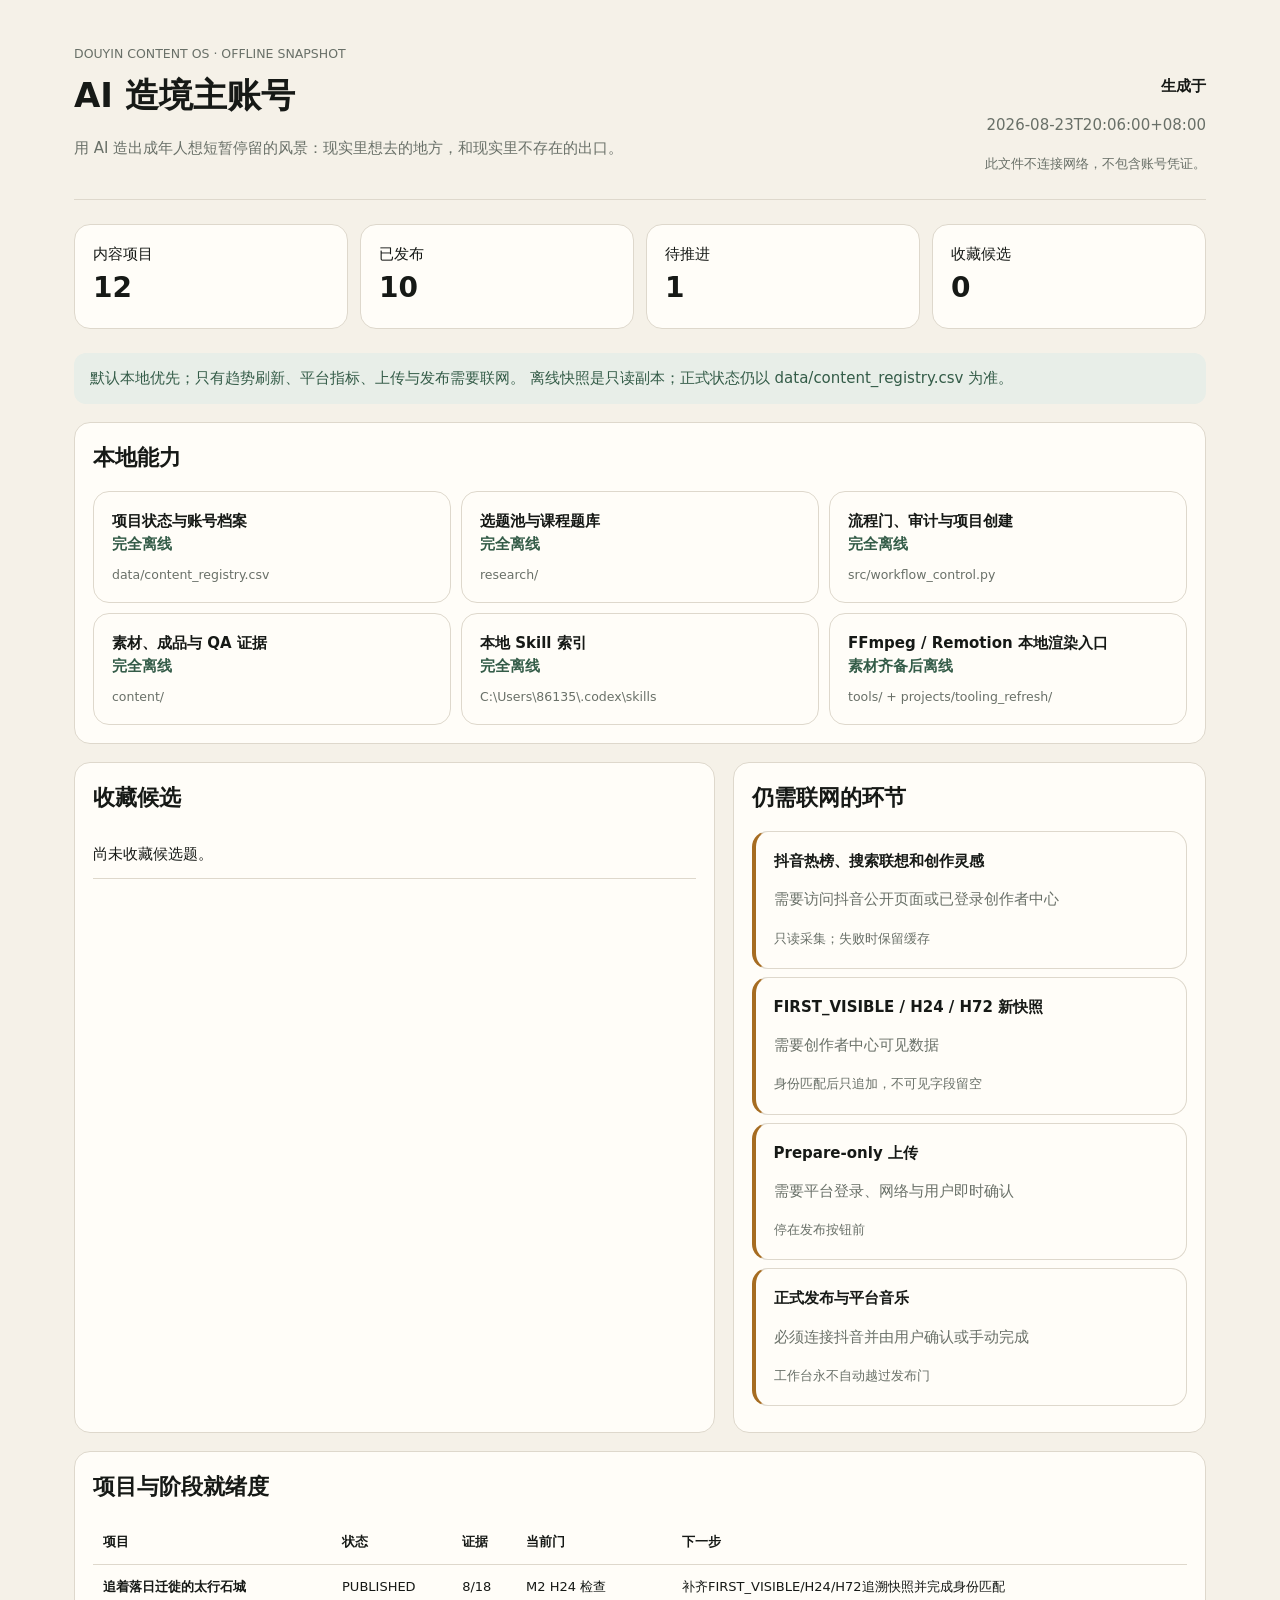
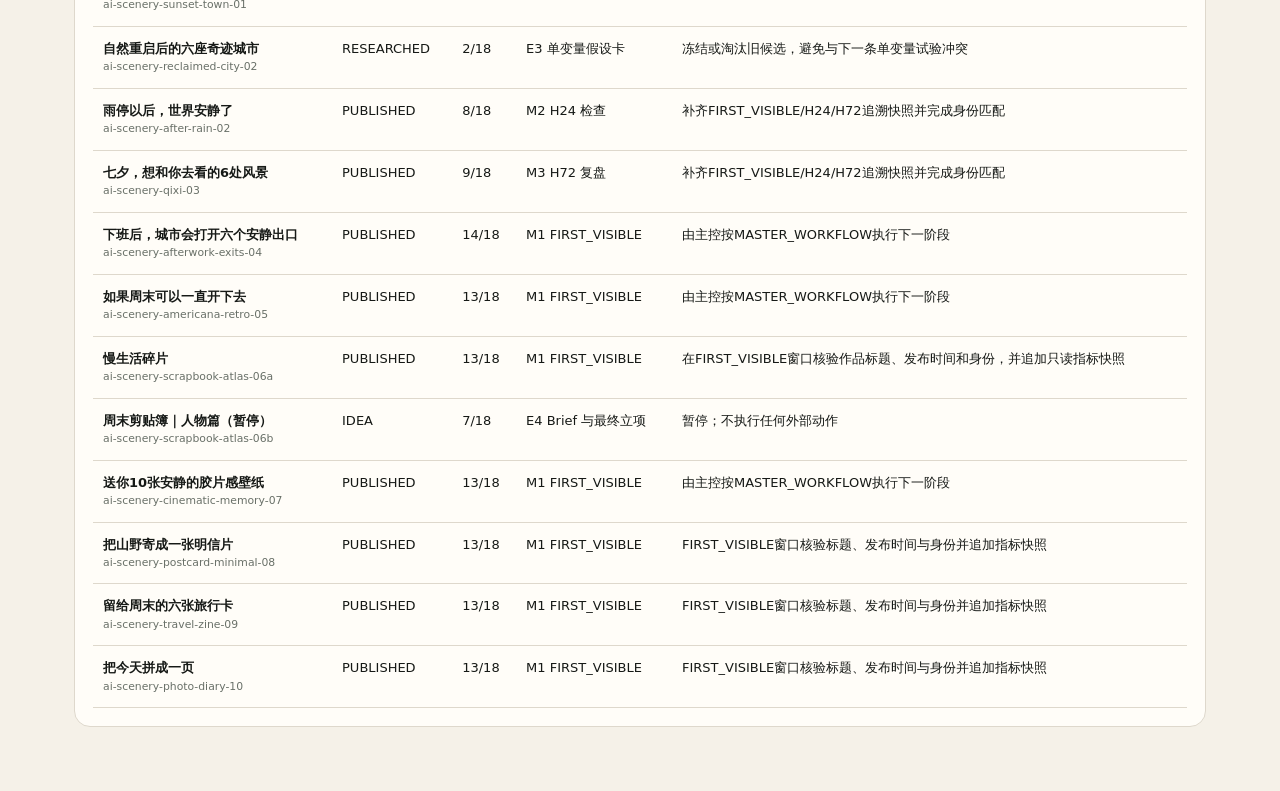
==== workbench/offline/workbench_offline.html @ 7320be96 "Public release of Douyin AI content workbench" ====
<!doctype html>
<html lang="zh-CN"><head><meta charset="utf-8"><meta name="viewport" content="width=device-width,initial-scale=1">
<title>抖音内容工作台 · 离线快照</title><style>
:root{--ink:#161916;--muted:#697068;--paper:#f5f1e8;--card:#fffdf8;--line:#ded8cc;--green:#345c48;--amber:#a66c21;}
*{box-sizing:border-box}body{margin:0;background:var(--paper);color:var(--ink);font:15px/1.55 system-ui,"Microsoft YaHei",sans-serif}main{max-width:1180px;margin:auto;padding:42px 24px 64px}header{display:flex;justify-content:space-between;gap:24px;align-items:end;border-bottom:1px solid var(--line);padding-bottom:24px}h1{font-size:34px;margin:4px 0}h2{font-size:22px;margin:0 0 16px}p,small{color:var(--muted)}.stamp{text-align:right}.kpis{display:grid;grid-template-columns:repeat(4,1fr);gap:12px;margin:24px 0}.kpi,.panel,.cap,.online{background:var(--card);border:1px solid var(--line);border-radius:16px;padding:18px}.kpi b{display:block;font-size:28px}.grid{display:grid;grid-template-columns:1.15fr .85fr;gap:18px;margin:18px 0}.panel{overflow:hidden}.caps{display:grid;grid-template-columns:repeat(3,1fr);gap:10px}.cap b,.online b{display:block}.cap span{color:var(--green);font-weight:700}.cap.bad span{color:#9d3e31}.cap small{display:block;margin-top:8px;word-break:break-all}.online{margin:8px 0;border-left:4px solid var(--amber)}ul{list-style:none;padding:0;margin:0}li{display:flex;justify-content:space-between;gap:16px;padding:12px 0;border-bottom:1px solid var(--line)}li span{display:block;color:var(--muted);font-size:13px}table{width:100%;border-collapse:collapse;font-size:13px}th,td{text-align:left;padding:12px 10px;border-bottom:1px solid var(--line);vertical-align:top}td small{display:block}.note{padding:14px 16px;border-radius:12px;background:#e8eee8;color:var(--green);margin:18px 0}@media(max-width:800px){.kpis,.caps,.grid{grid-template-columns:1fr 1fr}header{display:block}.stamp{text-align:left}}@media(max-width:560px){.kpis,.caps,.grid{grid-template-columns:1fr}main{padding:24px 14px}table{display:block;overflow:auto}}
</style></head><body><main>
<header><div><small>DOUYIN CONTENT OS · OFFLINE SNAPSHOT</small><h1>AI 造境主账号</h1><p>用 AI 造出成年人想短暂停留的风景：现实里想去的地方，和现实里不存在的出口。</p></div><div class="stamp"><b>生成于</b><p>2026-08-23T20:06:00+08:00</p><small>此文件不连接网络，不包含账号凭证。</small></div></header>
<section class="kpis"><article class="kpi"><span>内容项目</span><b>12</b></article><article class="kpi"><span>已发布</span><b>10</b></article><article class="kpi"><span>待推进</span><b>1</b></article><article class="kpi"><span>收藏候选</span><b>0</b></article></section>
<div class="note">默认本地优先；只有趋势刷新、平台指标、上传与发布需要联网。 离线快照是只读副本；正式状态仍以 data/content_registry.csv 为准。</div>
<section class="panel"><h2>本地能力</h2><div class="caps"><article class='cap ok'><b>项目状态与账号档案</b><span>完全离线</span><small>data/content_registry.csv</small></article><article class='cap ok'><b>选题池与课程题库</b><span>完全离线</span><small>research/</small></article><article class='cap ok'><b>流程门、审计与项目创建</b><span>完全离线</span><small>src/workflow_control.py</small></article><article class='cap ok'><b>素材、成品与 QA 证据</b><span>完全离线</span><small>content/</small></article><article class='cap ok'><b>本地 Skill 索引</b><span>完全离线</span><small>C:\Users\86135\.codex\skills</small></article><article class='cap ok'><b>FFmpeg / Remotion 本地渲染入口</b><span>素材齐备后离线</span><small>tools/ + projects/tooling_refresh/</small></article></div></section>
<div class="grid"><section class="panel"><h2>收藏候选</h2><ul><li class='empty'>尚未收藏候选题。</li></ul></section><section class="panel"><h2>仍需联网的环节</h2><article class='online'><b>抖音热榜、搜索联想和创作灵感</b><p>需要访问抖音公开页面或已登录创作者中心</p><small>只读采集；失败时保留缓存</small></article><article class='online'><b>FIRST_VISIBLE / H24 / H72 新快照</b><p>需要创作者中心可见数据</p><small>身份匹配后只追加，不可见字段留空</small></article><article class='online'><b>Prepare-only 上传</b><p>需要平台登录、网络与用户即时确认</p><small>停在发布按钮前</small></article><article class='online'><b>正式发布与平台音乐</b><p>必须连接抖音并由用户确认或手动完成</p><small>工作台永不自动越过发布门</small></article></section></div>
<section class="panel"><h2>项目与阶段就绪度</h2><table><thead><tr><th>项目</th><th>状态</th><th>证据</th><th>当前门</th><th>下一步</th></tr></thead><tbody><tr><td><strong>追着落日迁徙的太行石城</strong><small>ai-scenery-sunset-town-01</small></td><td>PUBLISHED</td><td>8/18</td><td>M2 H24 检查</td><td>补齐FIRST_VISIBLE/H24/H72追溯快照并完成身份匹配</td></tr><tr><td><strong>自然重启后的六座奇迹城市</strong><small>ai-scenery-reclaimed-city-02</small></td><td>RESEARCHED</td><td>2/18</td><td>E3 单变量假设卡</td><td>冻结或淘汰旧候选，避免与下一条单变量试验冲突</td></tr><tr><td><strong>雨停以后，世界安静了</strong><small>ai-scenery-after-rain-02</small></td><td>PUBLISHED</td><td>8/18</td><td>M2 H24 检查</td><td>补齐FIRST_VISIBLE/H24/H72追溯快照并完成身份匹配</td></tr><tr><td><strong>七夕，想和你去看的6处风景</strong><small>ai-scenery-qixi-03</small></td><td>PUBLISHED</td><td>9/18</td><td>M3 H72 复盘</td><td>补齐FIRST_VISIBLE/H24/H72追溯快照并完成身份匹配</td></tr><tr><td><strong>下班后，城市会打开六个安静出口</strong><small>ai-scenery-afterwork-exits-04</small></td><td>PUBLISHED</td><td>14/18</td><td>M1 FIRST_VISIBLE</td><td>由主控按MASTER_WORKFLOW执行下一阶段</td></tr><tr><td><strong>如果周末可以一直开下去</strong><small>ai-scenery-americana-retro-05</small></td><td>PUBLISHED</td><td>13/18</td><td>M1 FIRST_VISIBLE</td><td>由主控按MASTER_WORKFLOW执行下一阶段</td></tr><tr><td><strong>慢生活碎片</strong><small>ai-scenery-scrapbook-atlas-06a</small></td><td>PUBLISHED</td><td>13/18</td><td>M1 FIRST_VISIBLE</td><td>在FIRST_VISIBLE窗口核验作品标题、发布时间和身份，并追加只读指标快照</td></tr><tr><td><strong>周末剪贴簿｜人物篇（暂停）</strong><small>ai-scenery-scrapbook-atlas-06b</small></td><td>IDEA</td><td>7/18</td><td>E4 Brief 与最终立项</td><td>暂停；不执行任何外部动作</td></tr><tr><td><strong>送你10张安静的胶片感壁纸</strong><small>ai-scenery-cinematic-memory-07</small></td><td>PUBLISHED</td><td>13/18</td><td>M1 FIRST_VISIBLE</td><td>由主控按MASTER_WORKFLOW执行下一阶段</td></tr><tr><td><strong>把山野寄成一张明信片</strong><small>ai-scenery-postcard-minimal-08</small></td><td>PUBLISHED</td><td>13/18</td><td>M1 FIRST_VISIBLE</td><td>FIRST_VISIBLE窗口核验标题、发布时间与身份并追加指标快照</td></tr><tr><td><strong>留给周末的六张旅行卡</strong><small>ai-scenery-travel-zine-09</small></td><td>PUBLISHED</td><td>13/18</td><td>M1 FIRST_VISIBLE</td><td>FIRST_VISIBLE窗口核验标题、发布时间与身份并追加指标快照</td></tr><tr><td><strong>把今天拼成一页</strong><small>ai-scenery-photo-diary-10</small></td><td>PUBLISHED</td><td>13/18</td><td>M1 FIRST_VISIBLE</td><td>FIRST_VISIBLE窗口核验标题、发布时间与身份并追加指标快照</td></tr></tbody></table></section>
</main></body></html>
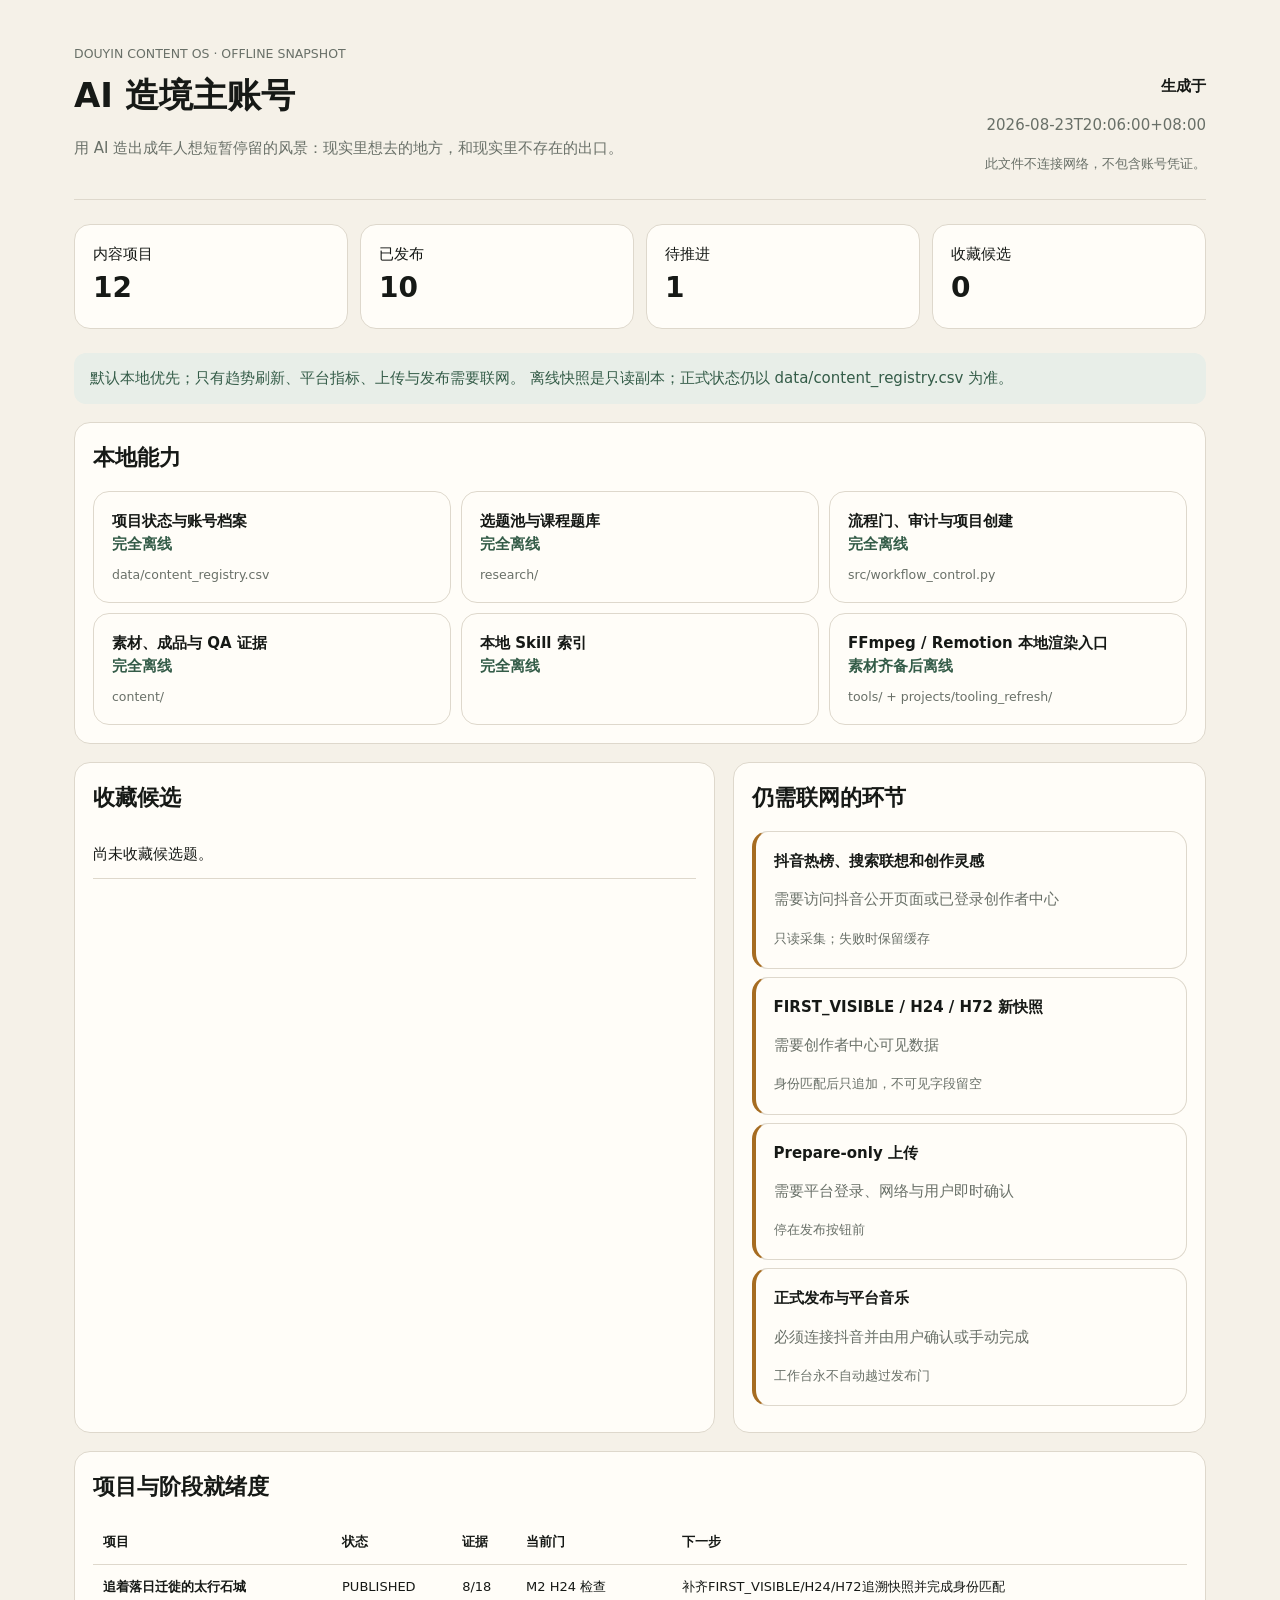
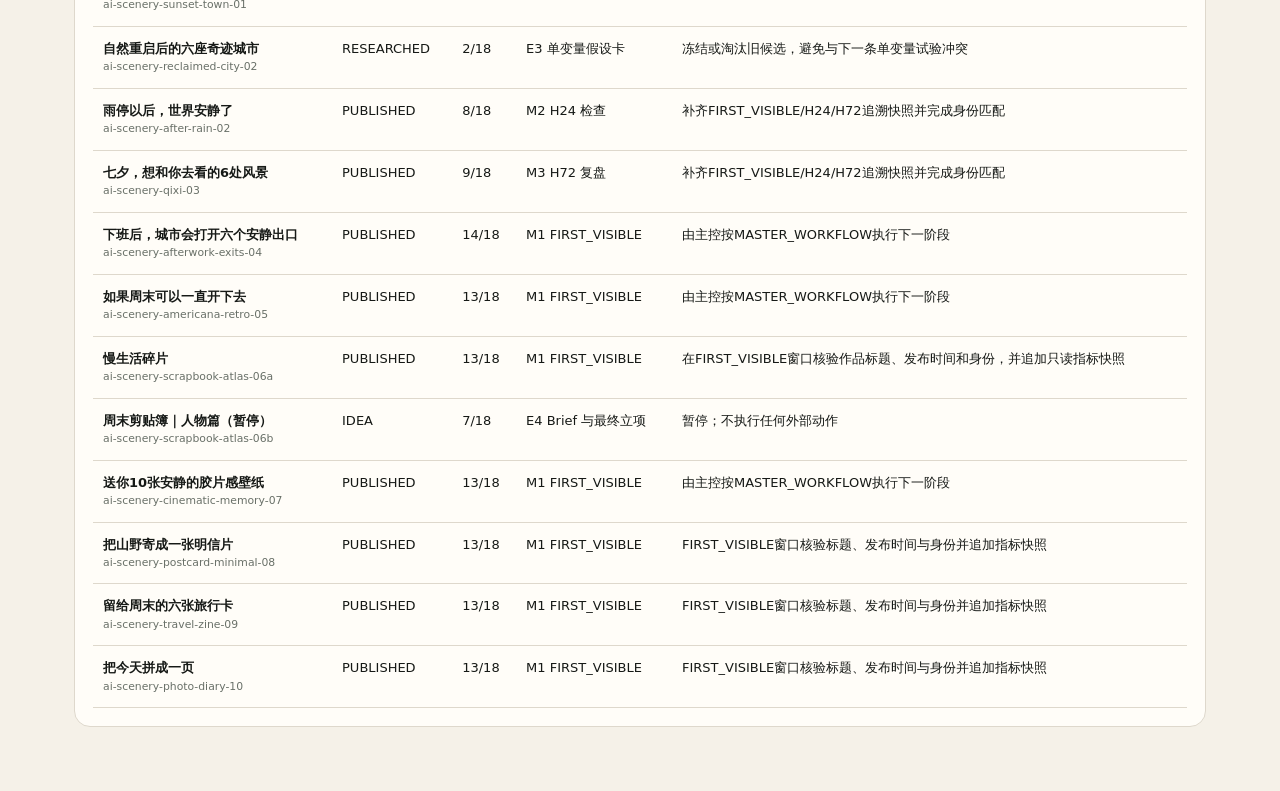
==== commit a779fc18: "Make deployment portable and document the complete workbench workflow" ====
--- a/workbench/offline/workbench_offline.html
+++ b/workbench/offline/workbench_offline.html
@@ -7,7 +7,7 @@
 <header><div><small>DOUYIN CONTENT OS · OFFLINE SNAPSHOT</small><h1>AI 造境主账号</h1><p>用 AI 造出成年人想短暂停留的风景：现实里想去的地方，和现实里不存在的出口。</p></div><div class="stamp"><b>生成于</b><p>2026-08-23T20:06:00+08:00</p><small>此文件不连接网络，不包含账号凭证。</small></div></header>
 <section class="kpis"><article class="kpi"><span>内容项目</span><b>12</b></article><article class="kpi"><span>已发布</span><b>10</b></article><article class="kpi"><span>待推进</span><b>1</b></article><article class="kpi"><span>收藏候选</span><b>0</b></article></section>
 <div class="note">默认本地优先；只有趋势刷新、平台指标、上传与发布需要联网。 离线快照是只读副本；正式状态仍以 data/content_registry.csv 为准。</div>
-<section class="panel"><h2>本地能力</h2><div class="caps"><article class='cap ok'><b>项目状态与账号档案</b><span>完全离线</span><small>data/content_registry.csv</small></article><article class='cap ok'><b>选题池与课程题库</b><span>完全离线</span><small>research/</small></article><article class='cap ok'><b>流程门、审计与项目创建</b><span>完全离线</span><small>src/workflow_control.py</small></article><article class='cap ok'><b>素材、成品与 QA 证据</b><span>完全离线</span><small>content/</small></article><article class='cap ok'><b>本地 Skill 索引</b><span>完全离线</span><small>C:\Users\86135\.codex\skills</small></article><article class='cap ok'><b>FFmpeg / Remotion 本地渲染入口</b><span>素材齐备后离线</span><small>tools/ + projects/tooling_refresh/</small></article></div></section>
+<section class="panel"><h2>本地能力</h2><div class="caps"><article class='cap ok'><b>项目状态与账号档案</b><span>完全离线</span><small>data/content_registry.csv</small></article><article class='cap ok'><b>选题池与课程题库</b><span>完全离线</span><small>research/</small></article><article class='cap ok'><b>流程门、审计与项目创建</b><span>完全离线</span><small>src/workflow_control.py</small></article><article class='cap ok'><b>素材、成品与 QA 证据</b><span>完全离线</span><small>content/</small></article><article class='cap ok'><b>本地 Skill 索引</b><span>完全离线</span><small><Codex Skills directory></small></article><article class='cap ok'><b>FFmpeg / Remotion 本地渲染入口</b><span>素材齐备后离线</span><small>tools/ + projects/tooling_refresh/</small></article></div></section>
 <div class="grid"><section class="panel"><h2>收藏候选</h2><ul><li class='empty'>尚未收藏候选题。</li></ul></section><section class="panel"><h2>仍需联网的环节</h2><article class='online'><b>抖音热榜、搜索联想和创作灵感</b><p>需要访问抖音公开页面或已登录创作者中心</p><small>只读采集；失败时保留缓存</small></article><article class='online'><b>FIRST_VISIBLE / H24 / H72 新快照</b><p>需要创作者中心可见数据</p><small>身份匹配后只追加，不可见字段留空</small></article><article class='online'><b>Prepare-only 上传</b><p>需要平台登录、网络与用户即时确认</p><small>停在发布按钮前</small></article><article class='online'><b>正式发布与平台音乐</b><p>必须连接抖音并由用户确认或手动完成</p><small>工作台永不自动越过发布门</small></article></section></div>
 <section class="panel"><h2>项目与阶段就绪度</h2><table><thead><tr><th>项目</th><th>状态</th><th>证据</th><th>当前门</th><th>下一步</th></tr></thead><tbody><tr><td><strong>追着落日迁徙的太行石城</strong><small>ai-scenery-sunset-town-01</small></td><td>PUBLISHED</td><td>8/18</td><td>M2 H24 检查</td><td>补齐FIRST_VISIBLE/H24/H72追溯快照并完成身份匹配</td></tr><tr><td><strong>自然重启后的六座奇迹城市</strong><small>ai-scenery-reclaimed-city-02</small></td><td>RESEARCHED</td><td>2/18</td><td>E3 单变量假设卡</td><td>冻结或淘汰旧候选，避免与下一条单变量试验冲突</td></tr><tr><td><strong>雨停以后，世界安静了</strong><small>ai-scenery-after-rain-02</small></td><td>PUBLISHED</td><td>8/18</td><td>M2 H24 检查</td><td>补齐FIRST_VISIBLE/H24/H72追溯快照并完成身份匹配</td></tr><tr><td><strong>七夕，想和你去看的6处风景</strong><small>ai-scenery-qixi-03</small></td><td>PUBLISHED</td><td>9/18</td><td>M3 H72 复盘</td><td>补齐FIRST_VISIBLE/H24/H72追溯快照并完成身份匹配</td></tr><tr><td><strong>下班后，城市会打开六个安静出口</strong><small>ai-scenery-afterwork-exits-04</small></td><td>PUBLISHED</td><td>14/18</td><td>M1 FIRST_VISIBLE</td><td>由主控按MASTER_WORKFLOW执行下一阶段</td></tr><tr><td><strong>如果周末可以一直开下去</strong><small>ai-scenery-americana-retro-05</small></td><td>PUBLISHED</td><td>13/18</td><td>M1 FIRST_VISIBLE</td><td>由主控按MASTER_WORKFLOW执行下一阶段</td></tr><tr><td><strong>慢生活碎片</strong><small>ai-scenery-scrapbook-atlas-06a</small></td><td>PUBLISHED</td><td>13/18</td><td>M1 FIRST_VISIBLE</td><td>在FIRST_VISIBLE窗口核验作品标题、发布时间和身份，并追加只读指标快照</td></tr><tr><td><strong>周末剪贴簿｜人物篇（暂停）</strong><small>ai-scenery-scrapbook-atlas-06b</small></td><td>IDEA</td><td>7/18</td><td>E4 Brief 与最终立项</td><td>暂停；不执行任何外部动作</td></tr><tr><td><strong>送你10张安静的胶片感壁纸</strong><small>ai-scenery-cinematic-memory-07</small></td><td>PUBLISHED</td><td>13/18</td><td>M1 FIRST_VISIBLE</td><td>由主控按MASTER_WORKFLOW执行下一阶段</td></tr><tr><td><strong>把山野寄成一张明信片</strong><small>ai-scenery-postcard-minimal-08</small></td><td>PUBLISHED</td><td>13/18</td><td>M1 FIRST_VISIBLE</td><td>FIRST_VISIBLE窗口核验标题、发布时间与身份并追加指标快照</td></tr><tr><td><strong>留给周末的六张旅行卡</strong><small>ai-scenery-travel-zine-09</small></td><td>PUBLISHED</td><td>13/18</td><td>M1 FIRST_VISIBLE</td><td>FIRST_VISIBLE窗口核验标题、发布时间与身份并追加指标快照</td></tr><tr><td><strong>把今天拼成一页</strong><small>ai-scenery-photo-diary-10</small></td><td>PUBLISHED</td><td>13/18</td><td>M1 FIRST_VISIBLE</td><td>FIRST_VISIBLE窗口核验标题、发布时间与身份并追加指标快照</td></tr></tbody></table></section>
 </main></body></html>
